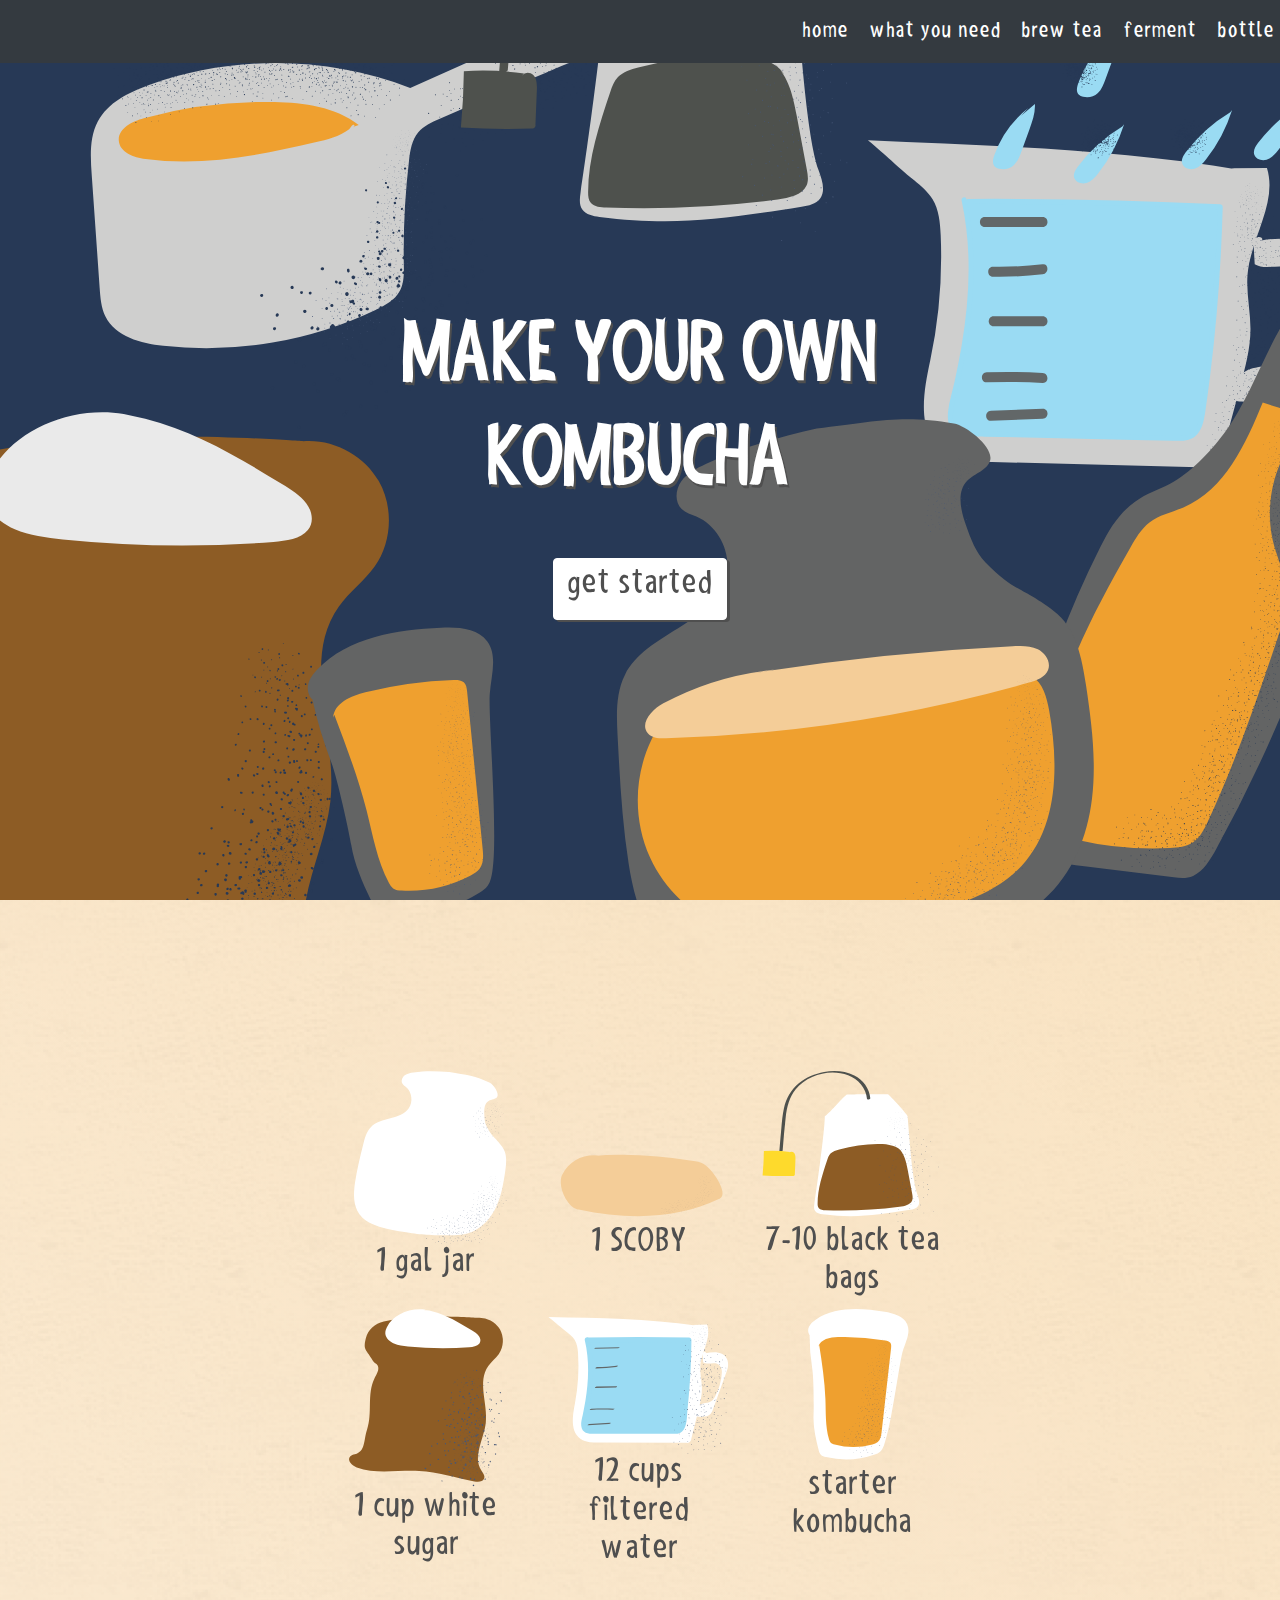
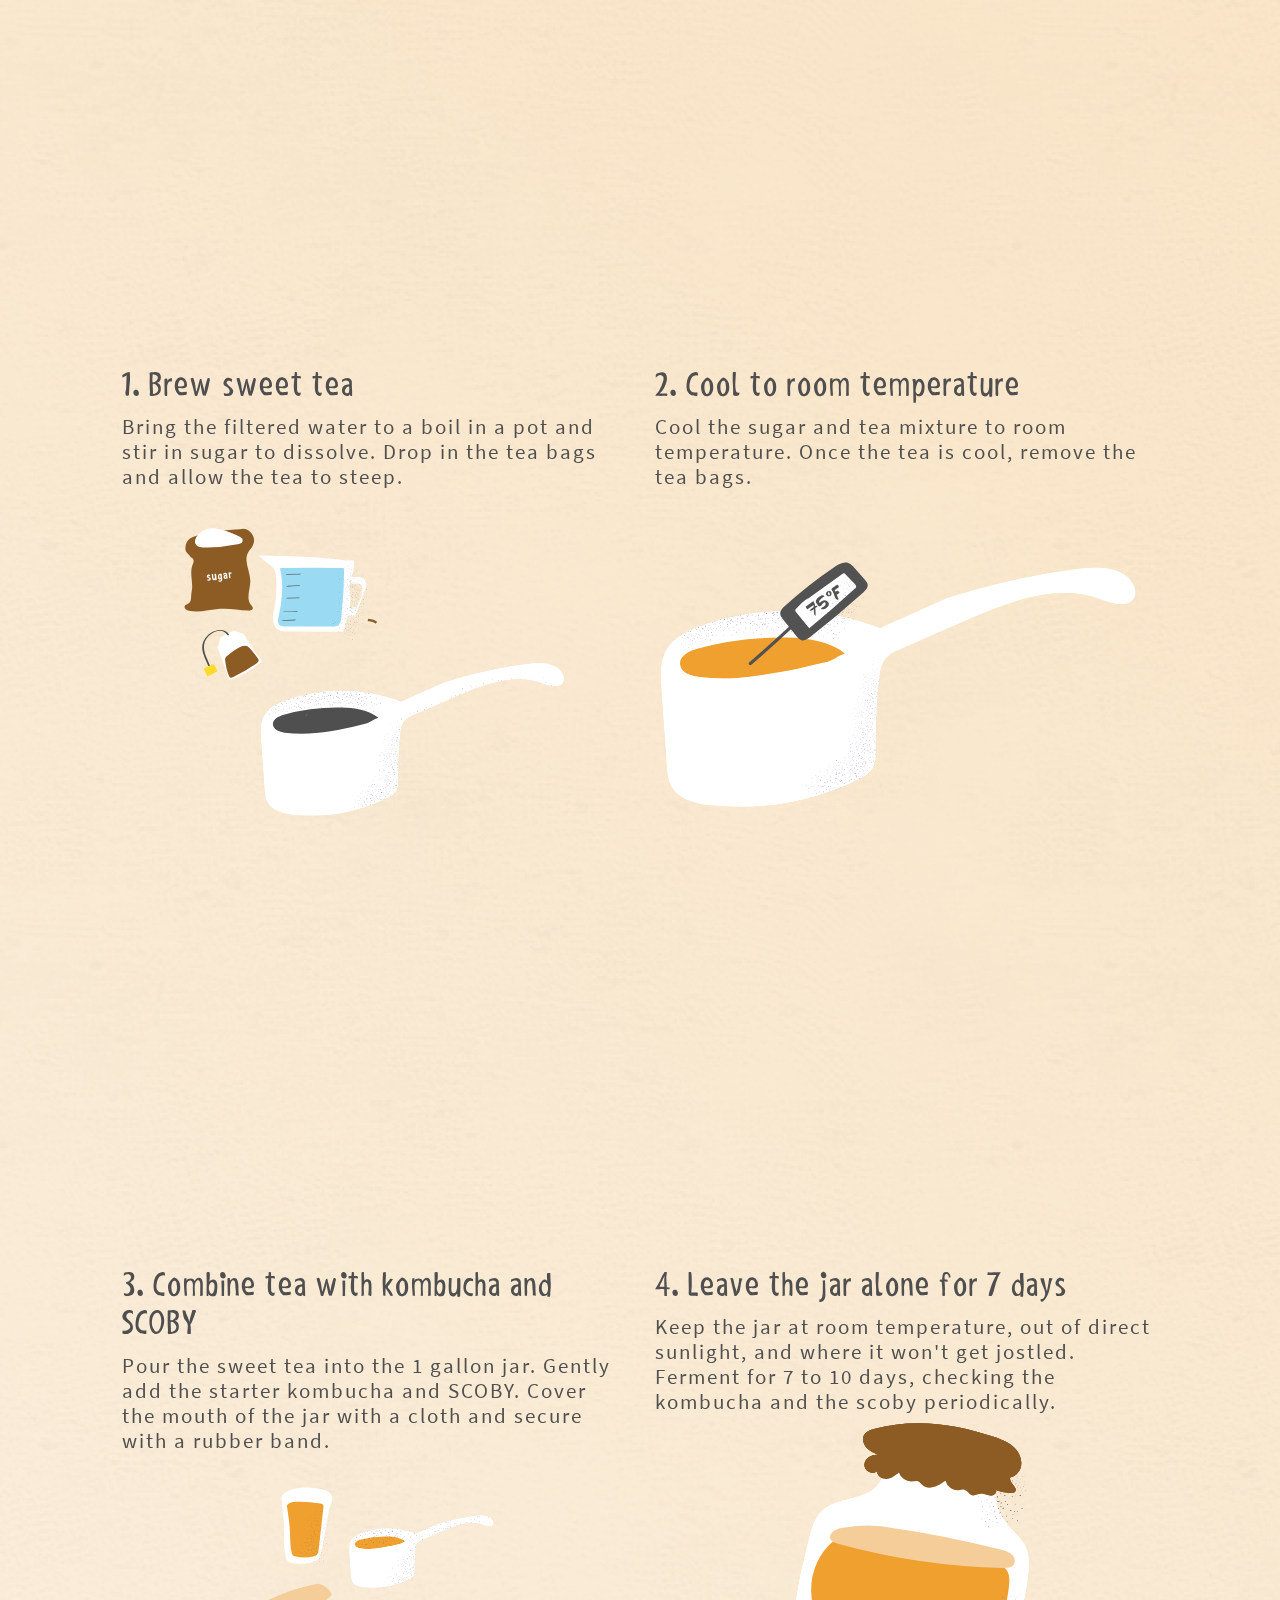
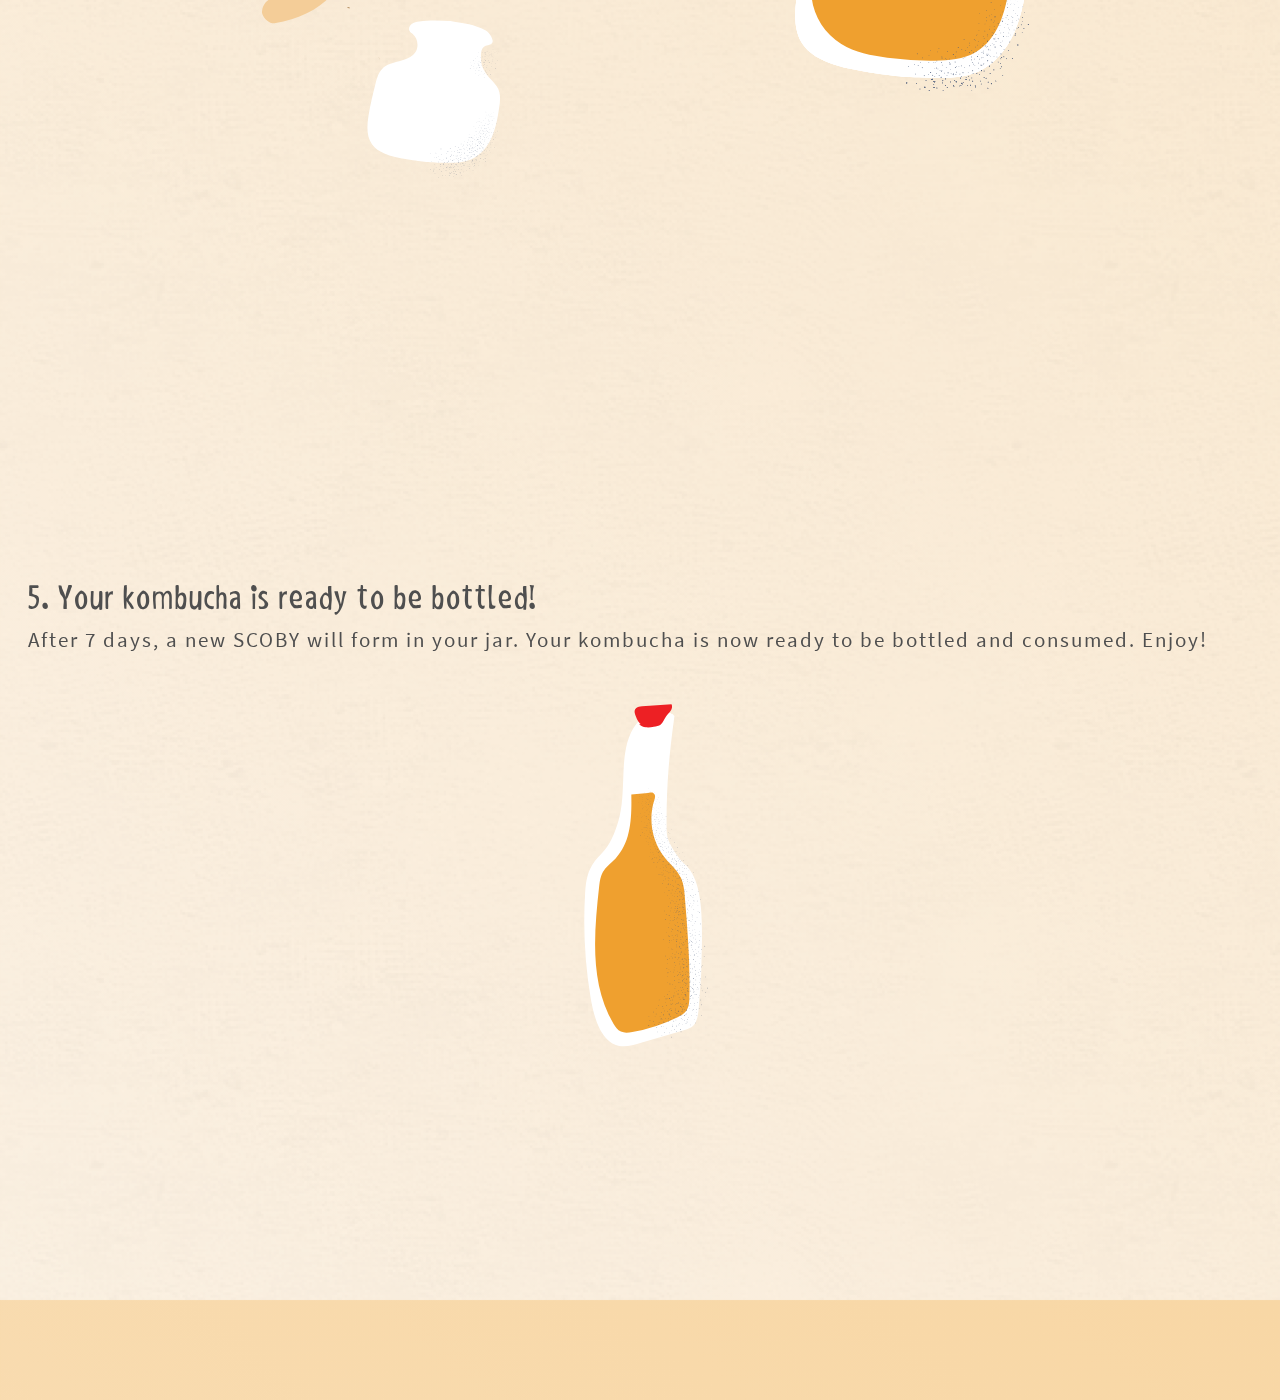
==== index2.html @ 739416bb "reformatted different steps in new index.html" ====
<!doctype html>
<html lang="en">
    <head>
        <!-- Required meta tags -->
        <meta charset="utf-8">
        <meta name="viewport" content="width=device-width, initial-scale=1, shrink-to-fit=no">

        <!-- Fonts -->
        <link href='https://fonts.googleapis.com/css?family=Gaegu' rel='stylesheet'>
        <link href='https://fonts.googleapis.com/css?family=Rock Salt' rel='stylesheet'>

        <!-- Bootstrap CSS -->
        <link rel="stylesheet" href="https://maxcdn.bootstrapcdn.com/bootstrap/4.0.0/css/bootstrap.min.css" integrity="sha384-Gn5384xqQ1aoWXA+058RXPxPg6fy4IWvTNh0E263XmFcJlSAwiGgFAW/dAiS6JXm" crossorigin="anonymous">
        
        <!-- Custom CSS -->
        <link rel="stylesheet" type="text/css" href="./style.css">
        <link rel="stylesheet" href="plugins/aos/aos.css">
        
        <script src="https://ajax.googleapis.com/ajax/libs/jquery/3.3.1/jquery.min.js"></script>

        <title>Kombucha</title>
    </head>

    <body> 
   
        <!--nav bar-->
        <nav class="navbar navbar-expand-md fixed-top bg-dark navbar-collapse">
            <button class="navbar-toggler navbar-dark" data-toggle="collapse" data-target="#collapse-target">
                <span class="navbar-toggler-icon"></span>
            </button>
            <div class="collapse navbar-collapse justify-content-end" id="collapse-target">
                <ul class="navbar-nav">
                    <li class="nav-item">
                        <a class="nav-link" href=#home>home</a>
                    </li>
                    <li class="nav-item">
                        <a class="nav-link" href=#what-you-need>what you need</a>
                    </li>
                    <li class="nav-item">
                        <a class="nav-link" href=#brew>brew tea</a>
                    </li>
                    <li class="nav-item">
                        <a class="nav-link" href=#ferment>ferment</a>
                    </li>
                    <li class="nav-item">
                        <a class="nav-link" href=#bottle>bottle</a>
                    </li>
                </ul>
            </div>
        </nav>


        <section id="home">
            <div class="container-fluid">

                <!--title-->
                <header class="flexed-content-center">
                    <h1>MAKE YOUR OWN</h1>
                    <h1>KOMBUCHA</h1>
                    <div class="start-button" data-aos="fade-up" data-aos-duration="1500">
                        <a class="btn btn-primary btn-xl" href=#what-you-need><h2>get started</h2></a>
                    </div>
                </header> 
                
                <!--scroll button-->
                <div class="row justify-content-center start-button" data-aos="fade-up" data-aos-duration="1500">
                        
                </div>

            </div>   

        </section>

        <section id="what-you-need">
            <div class="container-fluid">
                
                    <!--title-->
                    <div class="title" data-aos="fade-right" data-aos-duration="1000">
                        <h1>what you need</h1>
                    </div>    

                    <!--items-->
                    <div class="justify-content-center row">
                        <div class="col-3 col-md-2 col-lg-2">
                            <div class="ingred"><img src="assets/kombucha-06.svg" alt="glass jar"><h2 class="text-center" >1 gal jar</h2></div>
                        </div>
                        <div class="col-3 col-md-2 col-lg-2">
                            <div class="ingred"><img src="assets/kombucha-10.svg" alt="scoby"><h2 class="text-center">1 SCOBY</h2></div>
                        </div>
                        <div class="col-3 col-md-2 col-lg-2">
                            <div class="ingred"><img src="assets/kombucha-07.svg" alt="black tea bags"><h2 class="text-center">7-10 black tea bags</h2></div>
                        </div>

                    </div>
                    <div class="justify-content-center row">
                        <div class="col-3 col-md-2 col-lg-2">
                            <div class="ingred"><img src="assets/kombucha-09.svg" alt="bag of white sugar"><h2 class="text-center">1 cup white sugar</h2></div>
                        </div>
                        <div class="col-3 col-md-2 col-lg-2">
                            <div class="ingred"><img src="assets/kombucha-08.svg" alt="water cup"><h2 class="text-center">12 cups filtered water</h2></div>
                        </div>
                        <div class="col-3 col-md-2 col-lg-2">
                            <div class="ingred"><img src="assets/kombucha-18.svg" alt="glass of kombucha"><h2 class="text-center">starter kombucha</h2></div>
                        </div>
                    </div>

                    <!--scroll down-->
                    <div class="flex-row scroll-down">
                        <a class="col-sm-2 col-md-1 col-lg-1 col-2" href=#brew data-aos="fade-up" data-aos="fade-up" data-aos-anchor-placement="center-bottom" data-aos-duration="1000"><img src="assets/kombucha-20.svg"></a>
                    </div>
                    
                </div>
        </section>

        <section id="brew">
            <div class=container-fluid>
                <!--title-->
                <div class="row justify-content-center title" data-aos="fade-right" data-aos-duration="1000">
                    <h1>brew your tea</h1>
                </div>
                
                <!--contents-->
                <div class="row">
                    <div class="col-sm-0 col-lg-1 col-md-1 col-0"></div>
                    <div class="col-sm-11 col-lg-5 col-md-5 col-11">
                        <h2>1. Brew sweet tea</h2>
                        <h3>Bring the filtered water to a boil in a pot and stir in sugar to dissolve. Drop in the tea bags and allow the tea to steep.</h3> 
                        <div class="row justify-content-center">
                            <div class="col-lg-10 col-md-10 col-sm-6 col-10 ">
                                <img class="justify-content-center" src="assets/kombucha-32_animated.svg">
                            </div>
                        </div>
<!--
                            <div class="row justify-content-center">
                                <img class="col-3 tea" src="assets/kombucha-07.svg">  
                                <img class="col-3 water" src="assets/kombucha-08.svg"> 
                                <img class="col-3 sugar" src="assets/kombucha-15.svg">
                            </div>
                        
                            <div class="row justify-content-center">
                                <img class="col-12" class="empty-pot" src="assets/kombucha-17.svg">
                            </div>
-->
                    </div>

                    <div class="col-sm-11 col-lg-5 col-md-5 col-11">
                        <h2>2. Cool to room temperature</h2>
                        <h3>Cool the sugar and tea mixture to room temperature. Once the tea is cool, remove the tea bags.</h3>
                        <div class="row justify-content-center">
                            <div class="col-lg-12 col-md-10 col-sm-7 col-10">
                                <img class="justify-content-center" src="assets/kombucha-31_animated.svg">
                            </div>
                        </div>
                    </div>
                    <div class="col-sm-0 col-lg-1 col-md-1 col-0"></div>
                </div>
                
                <div class="scroll-down flex-row" data-aos="zoom-in-up" data-aos-duration="1000">
                    <a class="col-sm-2 col-md-1 col-lg-1 col-2" href=#ferment><img src="assets/kombucha-20.svg"></a>
                </div>
                  
            </div>
        </section>

        <section id="ferment">
            <div class=container-fluid>

                    <!--title-->
                    <div class="row justify-content-center title" data-aos="fade-right" data-aos-duration="1000">
                        <h1>time to ferment</h1>
                    </div>

                    <!--contents-->
                    <div class="row">
                        <div class="col-sm-0 col-lg-1 col-md-1 col-0"></div>
                            <div class="col-sm-11 col-lg-5 col-md-5 col-11">
                                <h2>3. Combine tea with kombucha and SCOBY</h2>
                                <h3>Pour the sweet tea into the 1 gallon jar. Gently add the starter kombucha and SCOBY. Cover the mouth of the jar with a cloth and secure with a rubber band. </h3>

                                    <div class="row justify-content-center">
                                        <div class="col-lg-7 col-md-8 col-sm-4 col-5">
                                            <img src="assets/kombucha-33_animated.svg">
                                        </div>
                                    </div>
<!--
                                    <div class="row justify-content-center">
                                        <img class="col-3 col-md-3 col-lg-3 starter" src="assets/kombucha-18.svg">  
                                        <img class="col-3 col-md-3 col-lg-3 scoby" src="assets/kombucha-10.svg"> 
                                        <img class="col-5 col-md-4 col-lg-4 full-pot" src="assets/kombucha-12.svg">
                                    </div>

                                <div class="row justify-content-center">
                                    <div class="col-4 col-md-4 col-lg-4">
                                        <img class="jar" src="assets/kombucha-06.svg">
                                    </div>
                                </div>
-->

                            </div>
                        

                    <div class="col-sm-11 col-lg-5 col-md-5 col-11">
                            <h2>4. Leave the jar alone for 7 days</h2>
                            <h3>Keep the jar at room temperature, out of direct sunlight, and where it won't get jostled. Ferment for 7 to 10 days, checking the kombucha and the scoby periodically.</h3>
                        <div class="row justify-content-center">
                            <div class="col-5 col-md-7 col-lg-7 col-sm-4">
                                <img class="covered-jar" src="assets/kombucha-34_animated.svg">
                            </div>
                        </div>
                        </div>
                    </div>
                
                <div class="scroll-down flex-row">
                    <a class="col-sm-2 col-md-1 col-lg-1 col-2" href=#bottle data-aos="fade-up" data-aos-anchor-placement="center-bottom" data-aos-duration="1000"><img src="assets/kombucha-20.svg"></a>
                </div>
 
            </div>
        </section>

        <section id="bottle">
            <div class=container-fluid>
                <!--title-->
                <div class="row justify-content-center title" data-aos="fade-right" data-aos-duration="1000">
                    <h1>bottle your kombucha</h1>
                </div>
                
                <!--contents-->
                <div class="step-container">
                    <h2>5. Your kombucha is ready to be bottled!</h2>
                    <h3>After 7 days, a new SCOBY will form in your jar. Your kombucha is now ready to be bottled and consumed. Enjoy!</h3>
                    <div class="row justify-content-center">
                        <div class="col-6 col-sm-3 col-md-3 col-lg-2">
                            <img class="bottle" src="assets/kombucha-30.svg">
                        </div>
                    </div>
                    
                </div>
                
                <div class="scroll-down flex-row justify-content-end fixed-bottom">
                    <a class="col-sm-2 col-md-1 col-lg-1 col-2" data-aos="fade-up" data-aos-anchor-placement="center-bottom" data-aos-duration="1000" href=#home><h2>back to top</h2><img src="assets/kombucha-24.svg"></a>
                </div>                
                
            </div>
        </section>

        <!-- jQuery first, then Popper.js, then Bootstrap JS -->
        <script src="https://cdnjs.cloudflare.com/ajax/libs/popper.js/1.12.9/umd/popper.min.js" integrity="sha384-ApNbgh9B+Y1QKtv3Rn7W3mgPxhU9K/ScQsAP7hUibX39j7fakFPskvXusvfa0b4Q" crossorigin="anonymous"></script>
        <script src="https://maxcdn.bootstrapcdn.com/bootstrap/4.0.0/js/bootstrap.min.js" integrity="sha384-JZR6Spejh4U02d8jOt6vLEHfe/JQGiRRSQQxSfFWpi1MquVdAyjUar5+76PVCmYl" crossorigin="anonymous"></script>
        <script src="plugins/aos/aos.js"></script>
        <script type="text/javascript" src="scrolling.js"></script>

        

    </body>
</html>
---- style.css ----
@font-face{
    font-family: "Shaky";
    src: url("assets/fonts/Shaky Hand Some Comic.otf") format("opentype");
}

@font-face{
    font-family: "Source Sans";
    src: url("assets/fonts/SourceSansPro-Regular.ttf") format("truetype");
}

@font-face{
    font-family: "Westfalia";
    src: url("assets/fonts/Westfalia-Regular.otf") format("opentype");
}

@font-face{
    font-family: "Odachi";
    src: url("assets/fonts/Odachi.otf") format("opentype");
}

html{
    scroll-behavior: smooth;
}

.brew-buttons{
    margin-top: 2%;
}

.title{
    margin-top: 2%;
}
body{
    font-family: "Shaky", sans-serif;
    letter-spacing: 2px;
    background: linear-gradient(40deg, antiquewhite, #f8d7a5);
}

h1{
    font-size: 5rem;
    text-align: center;
    font-family: "shaky", sans-serif;
    font-weight: 1000;
    text-shadow: 2px 3px #4f4f4f;
    color: white;
}

h2{
    color: #4f4f4f;
}

h3{
    font-family: "Source Sans";
    font-size: 1.3rem;
    color: #4f4f4f;
}
.fixed-bottom{
    text-align: center;
    vertical-align: bottom;
}

nav{
    font-size: 1.3em;

}

.nav-link, .nav-item{
    padding-right: 1%;
    white-space: nowrap;
}


.btn-primary {
    background-color: white! important;
    border-color: white !important;
    box-shadow: 3px 2px #4f4f4f;
    color: #4f4f4f !important;
    padding: .425rem .825rem;
}

.btn-primary:hover, .btn-primary:focus, .btn-primary:active {
    background-color: #f9c075 !important;
    border-color: #f9c075!important;   
}

.bottle{
    margin-top: 20%;
}

a:link{
    color: white;
    text-decoration: none;
    }

a:visited{
    color: white;
    text-decoration: none;   
    }

.nav-link:hover{
    vertical-align: middle;
    -webkit-transform: perspective(1px) translateZ(0);
    transform: perspective(1px) translateZ(0);
    box-shadow: 0 0 1px rgba(0, 0, 0, 0);
    -webkit-transition-duration: 0.3s;
    transition-duration: 0.3s;
    -webkit-transition-property: transform;
    transition-property: transform;
    -webkit-transform: scale(1.1);
    transform: scale(1.1);
}

.container-fluid{
    padding-top: 40px;
    height: 100vh;
    position: relative;
}

.continue-btn{
    position: absolute;
    bottom: 0;
    align-content: center;
    height: 8%;
    margin: 0;
}

.ingred:hover{
    vertical-align: middle;
    -webkit-transform: perspective(1px) translateZ(0);
    transform: perspective(1px) translateZ(0);
    box-shadow: 0 0 1px rgba(0, 0, 0, 0);
    -webkit-transition-duration: 0.3s;
    transition-duration: 0.3s;
    -webkit-transition-property: transform;
    transition-property: transform;
    -webkit-transform: scale(1.1);
    transform: scale(1.1);  
}

.fixed-bottom{
    position: absolute;
}


.start-button{
    position: relative;
    padding-top: 3%;
}

.scroll-up{
    color: #4f4f4f;
}


.closed-jar1{
    position: absolute;
}

/*

.tea, .sugar, .thermometer, .glass, .scoby, .cover, .time, .cover2{
    position: absolute;
    z-index: 2;
}
*/

.fixed-row-bottom { 
    position: sticky; 
    bottom: 0;
}

.bottle{
    position: absolute;
}

#home{
    background-image: url("assets/kombucha-05.svg");
    background-repeat:no-repeat;
    background-size:cover;
    background-position: center center;
    height: 100vh; 
    width: 100%;
}

#what-you-need, #brew, #ferment, #bottle{
    height: 100vh;
    background-image: url("assets/stuccotexture.png");
    background-size: contain; 
}


/* Extra small devices (portrait phones, less than 576px)*/
@media screen and (min-width: 0px) and (max-width: 575.98px) {
    h1{
        font-size: 3rem;  
    }
    h2{
        font-size: 1.3rem;
    }
    
    h3{
        font-size: 0.8rem;
    }
    header{
        // padding-top: 10%;
    }
    .title{
        padding-top: 3%;
    }
    .ingred{
        padding-top: 50%;
    }


    .brew-buttons{
        margin-top: 7%;
    }
    .pot, .tea, .sugar, .thermometer{
        padding-top: 30%;
    }
/*
    .jar{
        padding-top: 20%;
    }
*/
}

/* Small devices (landscape phones, 576px and up)*/
@media screen and (min-width: 576px) and (max-width: 767.98px) {
    h1{
        font-size: 4.7rem;  
    }
    h2{
        font-size: 1.7rem;  
    }
    
    h3{
        font-size: 1.2rem;
    }

    .title{
        padding-top: 1%;
    }

/*
    .ferment-images{
        margin-top: 20%;
    }
*/
}

/* Medium devices (tablets, 768px and up)*/
@media (min-width: 768px) and (max-width: 991.98px) {
    h1{
        font-size: 5.3rem;  
    }
    h2 {
        font-size: 1.8rem;
    }
    
    h3{
        font-size: 1.2rem;
    }

    .title{
        padding-top: 4%;
    }

    .brew-buttons{
        margin-top: 7%;
    }
    .brew-images{
        margin-top: 15%;
    }
/*
    .ferment-images{
        margin-top: 20%;
    }
*/
}

/* Large devices (desktops, 992px and up)*/
@media (min-width: 992px) and (max-width: 1199.98px) {
    h1{
        font-size: 6rem;  
    }
    h2{
        font-size: 2.2rem;
    }
    h3{
        font-size: 1.3rem;
    }

    .title{
        padding-top: 2%;
    }
    .brew-buttons{
        margin-top: 7%;
    }
    .brew-images{
        margin-top: 20%;
    }
/*
    .ferment-images{
        margin-top: 30%;
    }
*/
}

/* Extra large devices (large desktops, 1200px and up)*/
@media (min-width: 1200px) {
}


.flexed-content-center {
    display: flex;
    justify-content: center;
    align-items: center;
    flex-flow: column;
    height: calc(100vh - 48px);
}

.flex-row{
    display: flex;
    justify-content: space-around;
    flex-direction: row;
    
/*    height: calc(100vh - 48px);*/
}

.step-container{
    padding: 1%;
/*
    border-color: white;
    border-width: medium;
    border-style: solid;
    border-radius: 10px;
*/
}
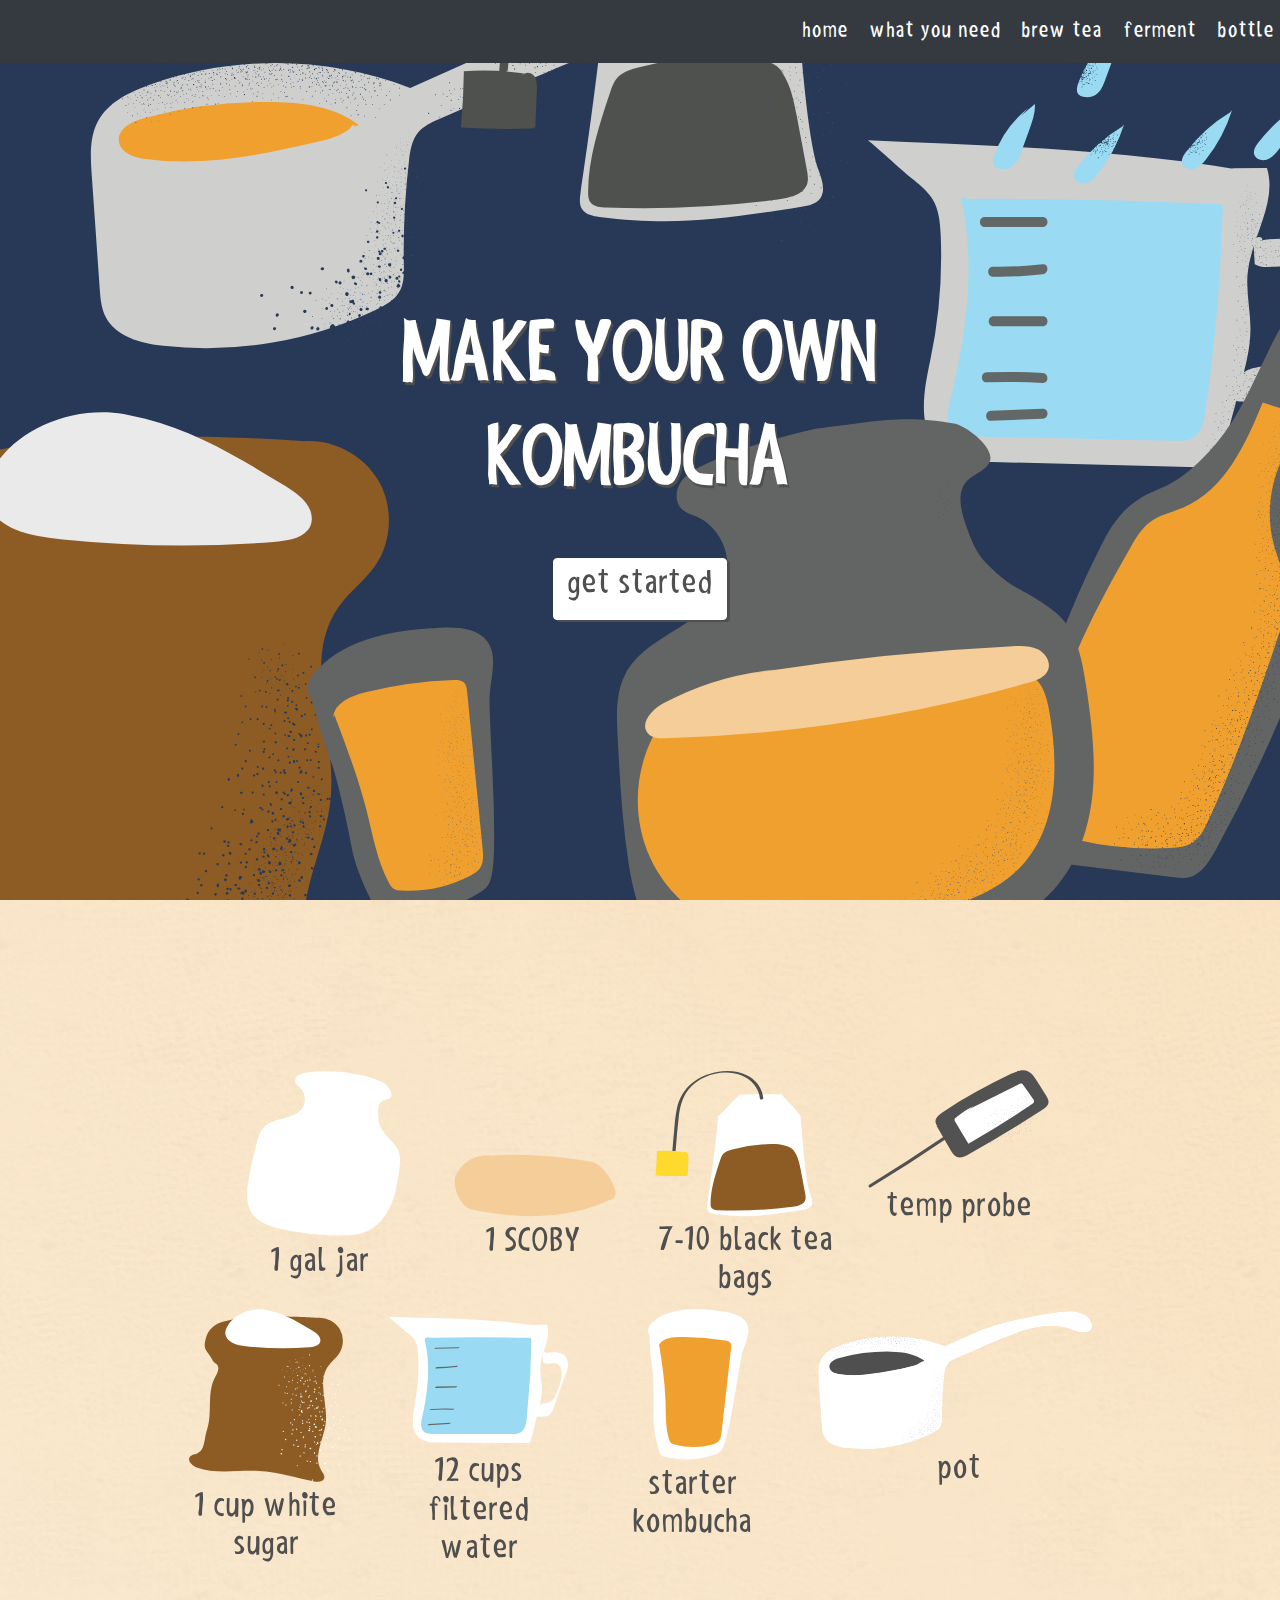
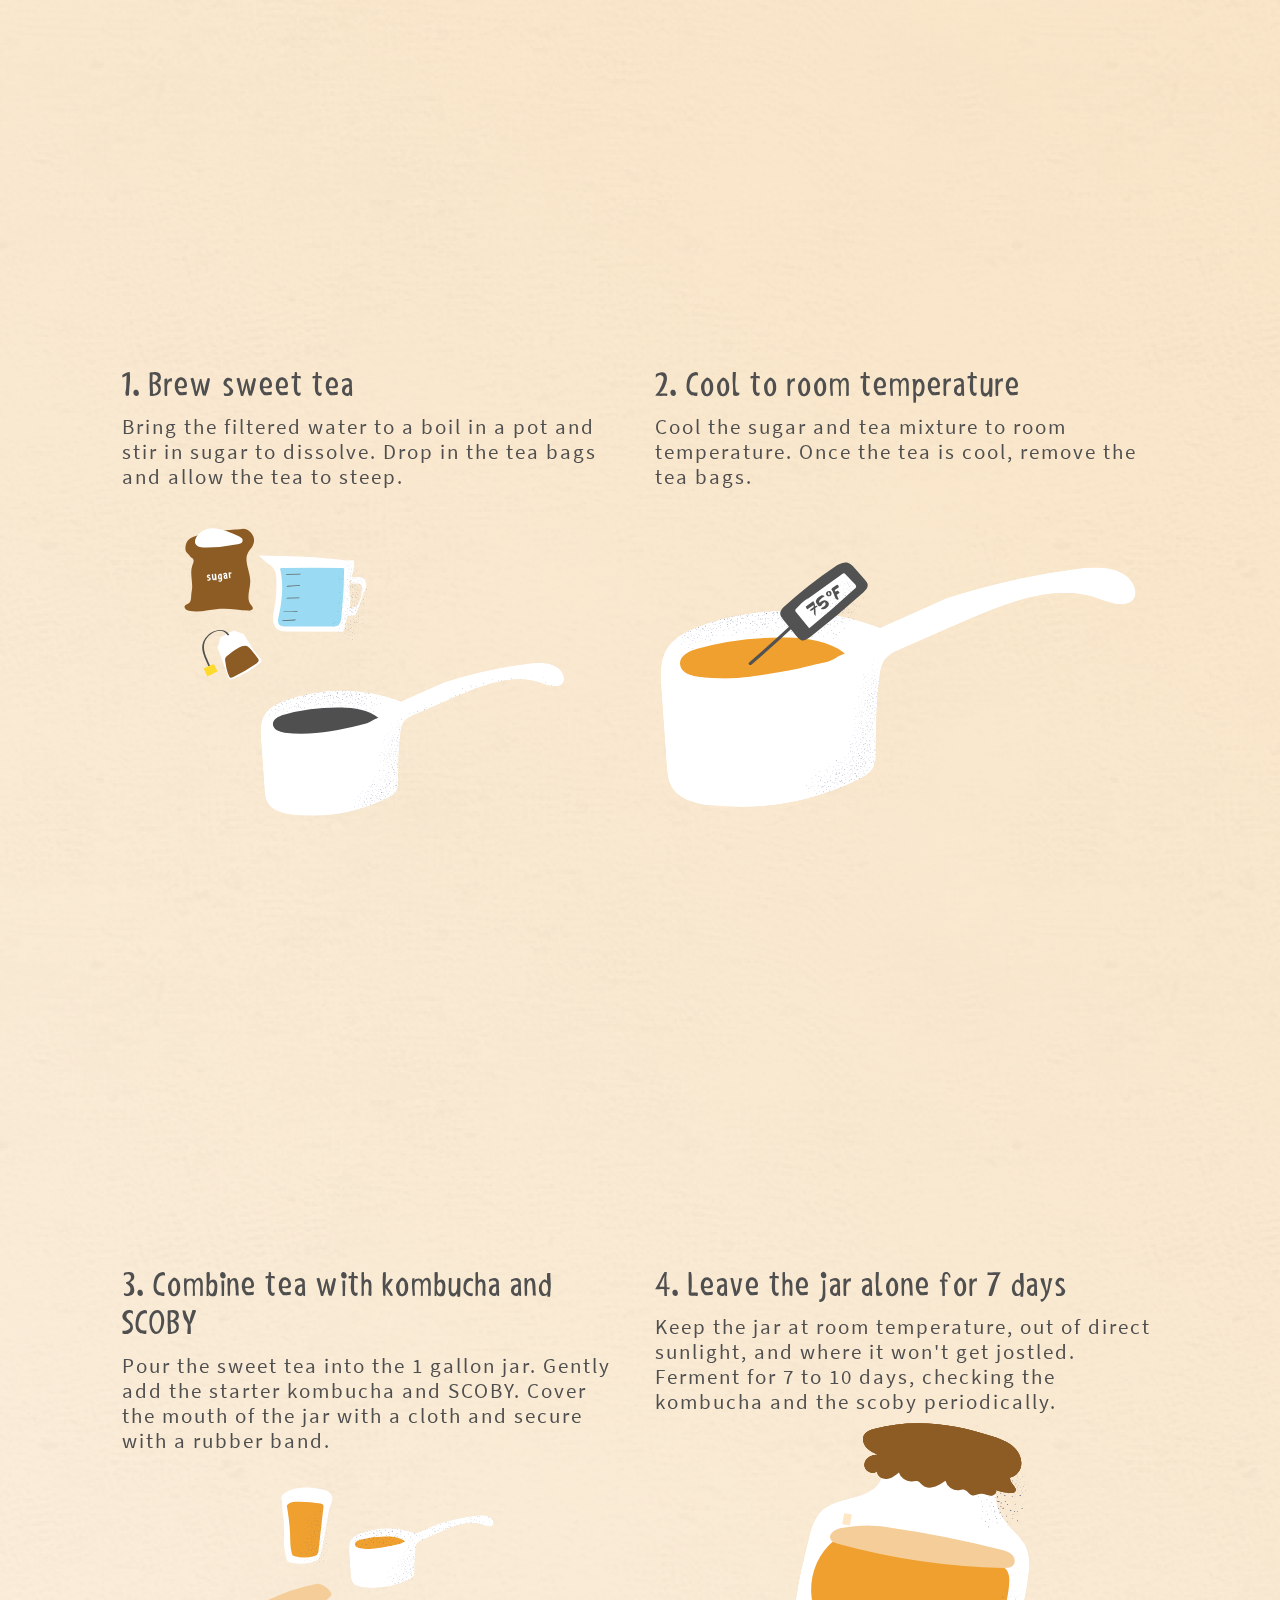
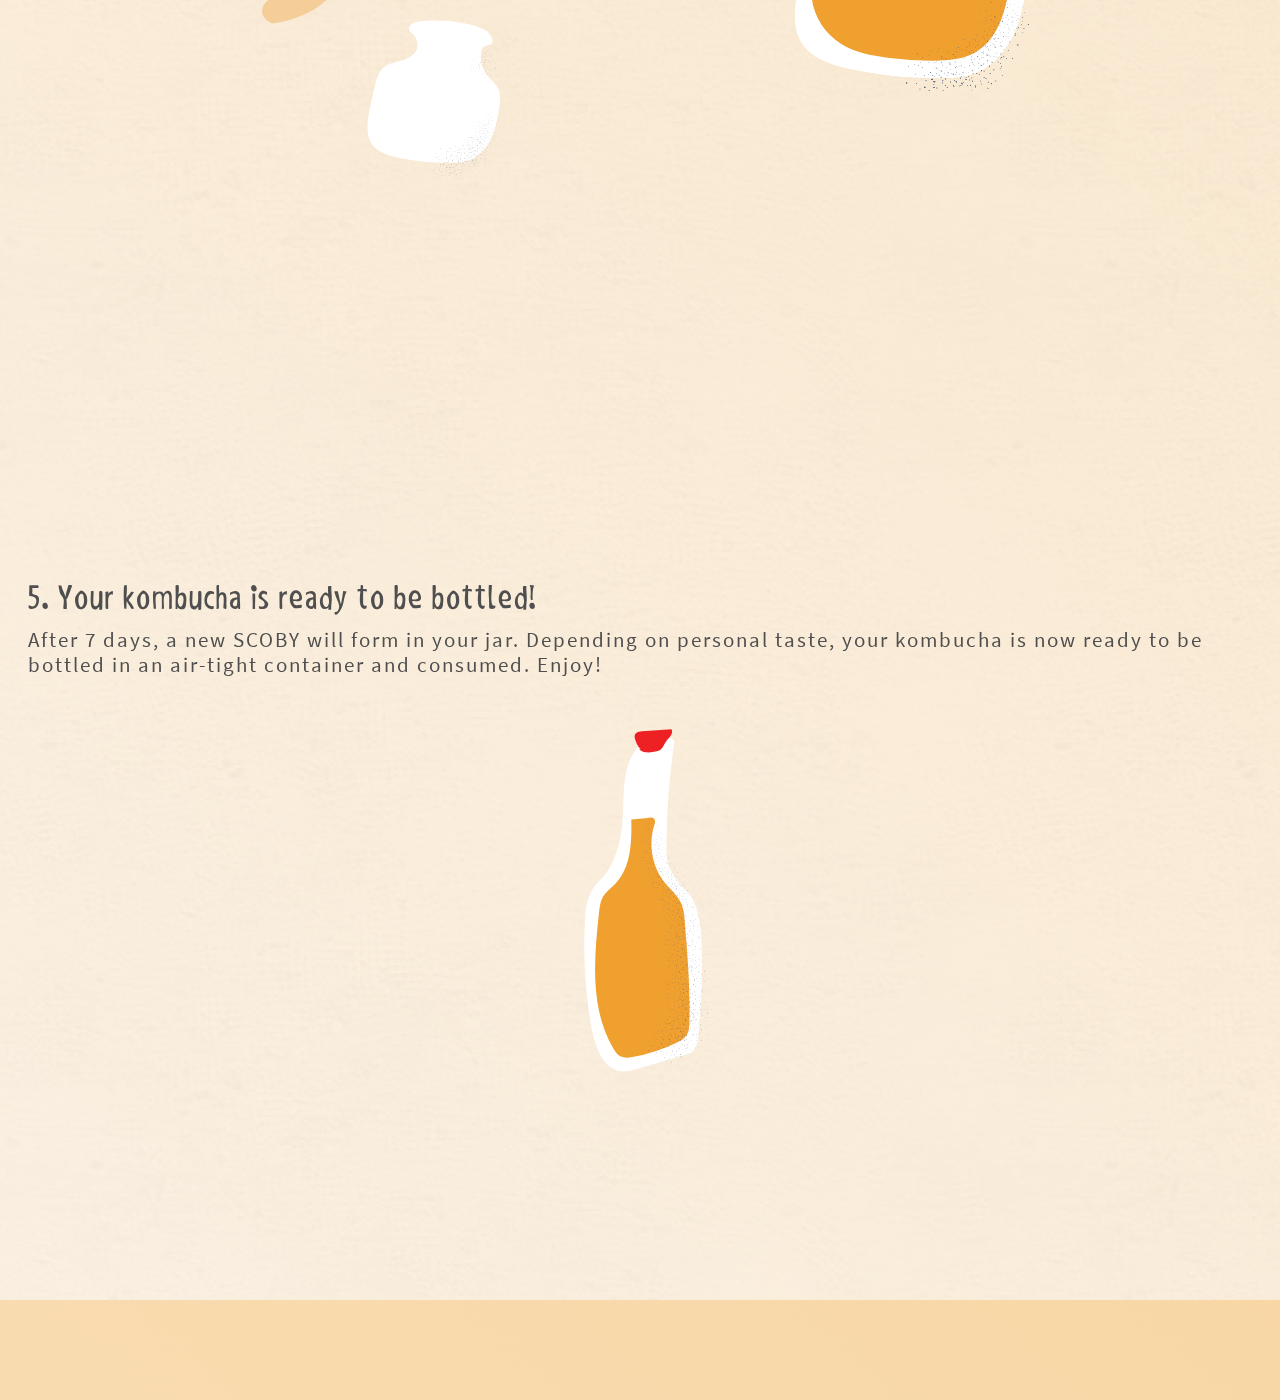
==== commit e7b304f5: "write up added, deleted bootstrap folder" ====
--- a/index2.html
+++ b/index2.html
@@ -90,6 +90,9 @@
                         <div class="col-3 col-md-2 col-lg-2">
                             <div class="ingred"><img src="assets/kombucha-07.svg" alt="black tea bags"><h2 class="text-center">7-10 black tea bags</h2></div>
                         </div>
+                        <div class="col-2 col-md-2 col-lg-2">
+                            <div class="ingred"><img src="assets/kombucha-16.svg" alt="temp probe"><h2 class="text-center">temp probe</h2></div>
+                        </div>
 
                     </div>
                     <div class="justify-content-center row">
@@ -97,10 +100,13 @@
                             <div class="ingred"><img src="assets/kombucha-09.svg" alt="bag of white sugar"><h2 class="text-center">1 cup white sugar</h2></div>
                         </div>
                         <div class="col-3 col-md-2 col-lg-2">
-                            <div class="ingred"><img src="assets/kombucha-08.svg" alt="water cup"><h2 class="text-center">12 cups filtered water</h2></div>
+                            <div class="ingred"><img src="assets/kombucha-19.svg" alt="water cup"><h2 class="text-center">12 cups filtered water</h2></div>
                         </div>
                         <div class="col-3 col-md-2 col-lg-2">
                             <div class="ingred"><img src="assets/kombucha-18.svg" alt="glass of kombucha"><h2 class="text-center">starter kombucha</h2></div>
+                        </div>
+                        <div class="col-3 col-md-3 col-lg-3">
+                            <div class="ingred"><img src="assets/kombucha-35.svg" alt="glass of kombucha"><h2 class="text-center">pot</h2></div>
                         </div>
                     </div>
 
@@ -126,7 +132,7 @@
                         <h2>1. Brew sweet tea</h2>
                         <h3>Bring the filtered water to a boil in a pot and stir in sugar to dissolve. Drop in the tea bags and allow the tea to steep.</h3> 
                         <div class="row justify-content-center">
-                            <div class="col-lg-10 col-md-10 col-sm-6 col-10 ">
+                            <div class="col-lg-10 col-md-10 col-sm-6 col-9 ">
                                 <img class="justify-content-center" src="assets/kombucha-32_animated.svg">
                             </div>
                         </div>
@@ -143,11 +149,11 @@
 -->
                     </div>
 
-                    <div class="col-sm-11 col-lg-5 col-md-5 col-11">
+                    <div class="col-sm-10 col-lg-5 col-md-5 col-11">
                         <h2>2. Cool to room temperature</h2>
                         <h3>Cool the sugar and tea mixture to room temperature. Once the tea is cool, remove the tea bags.</h3>
                         <div class="row justify-content-center">
-                            <div class="col-lg-12 col-md-10 col-sm-7 col-10">
+                            <div class="col-lg-12 col-md-10 col-sm-7 col-9">
                                 <img class="justify-content-center" src="assets/kombucha-31_animated.svg">
                             </div>
                         </div>
@@ -203,7 +209,7 @@
                             <h2>4. Leave the jar alone for 7 days</h2>
                             <h3>Keep the jar at room temperature, out of direct sunlight, and where it won't get jostled. Ferment for 7 to 10 days, checking the kombucha and the scoby periodically.</h3>
                         <div class="row justify-content-center">
-                            <div class="col-5 col-md-7 col-lg-7 col-sm-4">
+                            <div class="col-6 col-md-7 col-lg-7 col-sm-4">
                                 <img class="covered-jar" src="assets/kombucha-34_animated.svg">
                             </div>
                         </div>
@@ -227,7 +233,7 @@
                 <!--contents-->
                 <div class="step-container">
                     <h2>5. Your kombucha is ready to be bottled!</h2>
-                    <h3>After 7 days, a new SCOBY will form in your jar. Your kombucha is now ready to be bottled and consumed. Enjoy!</h3>
+                    <h3>After 7 days, a new SCOBY will form in your jar. Depending on personal taste, your kombucha is now ready to be bottled in an air-tight container and consumed. Enjoy!</h3>
                     <div class="row justify-content-center">
                         <div class="col-6 col-sm-3 col-md-3 col-lg-2">
                             <img class="bottle" src="assets/kombucha-30.svg">
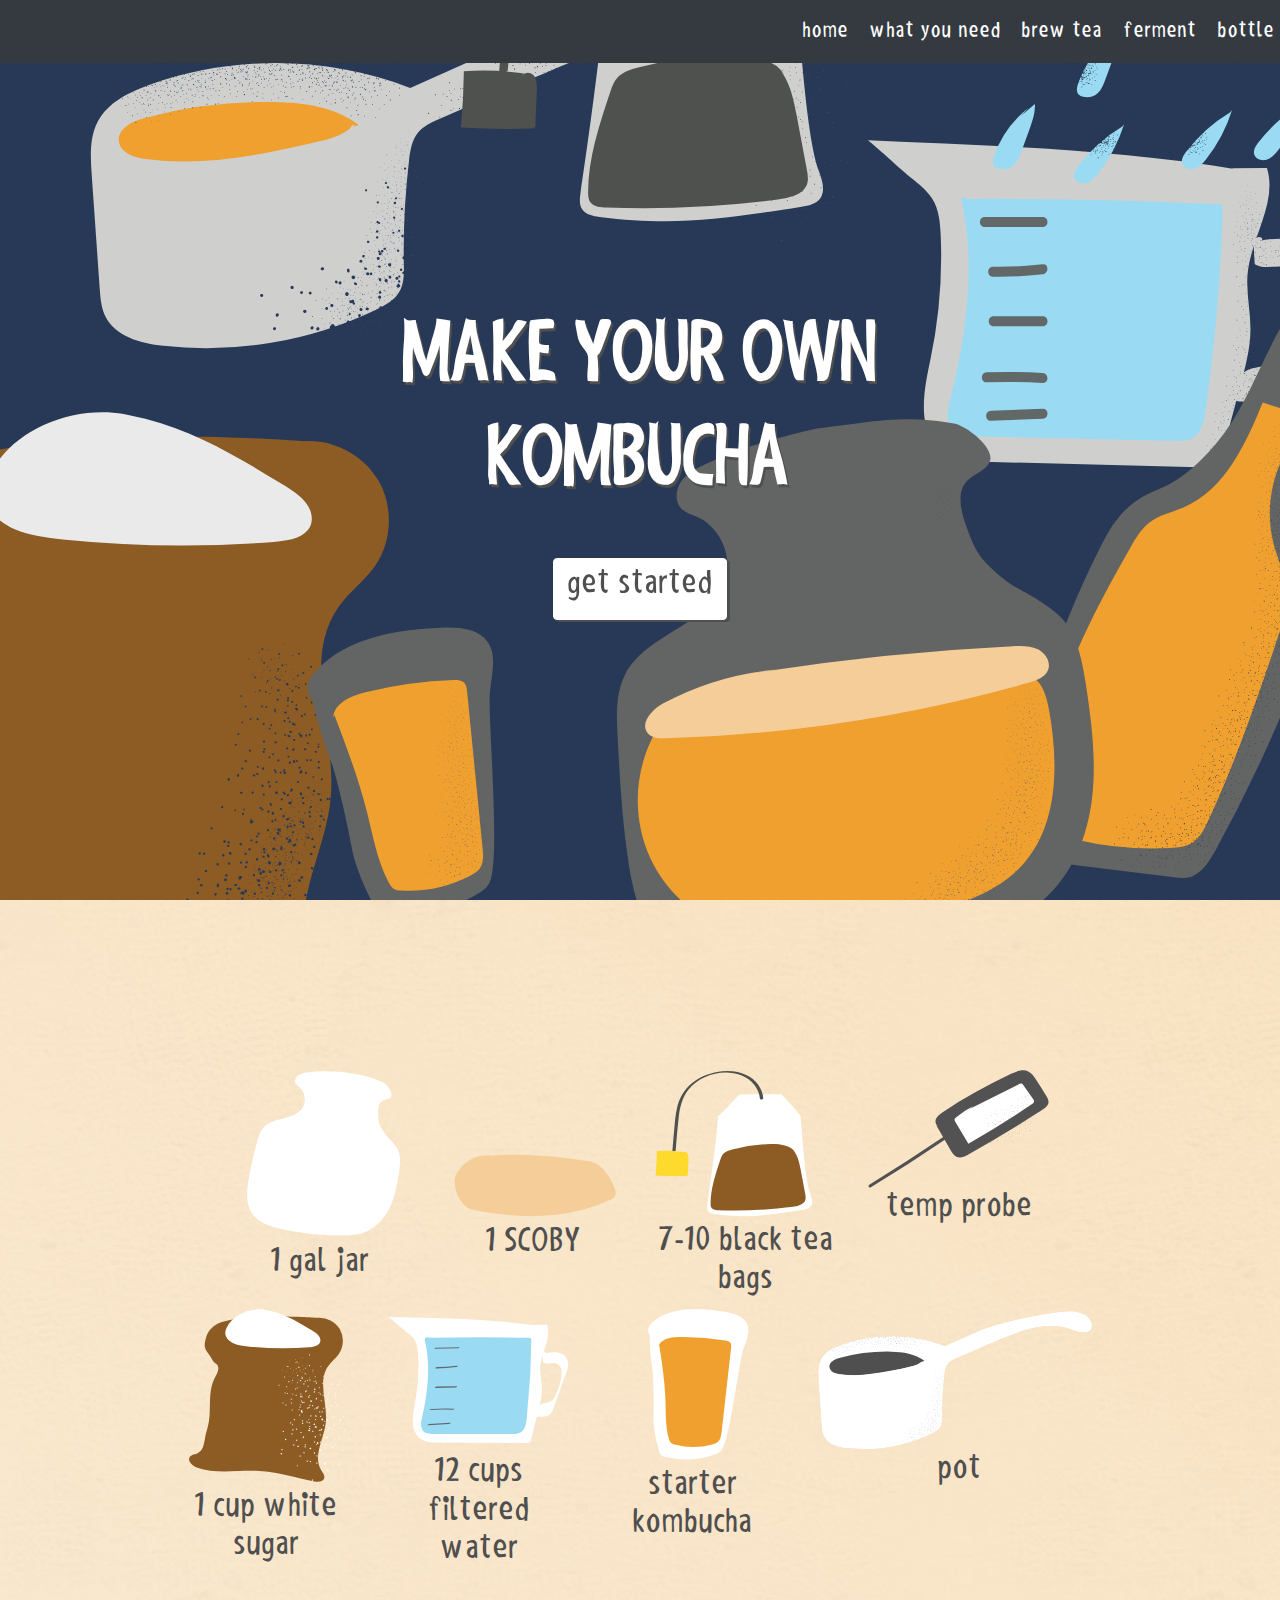
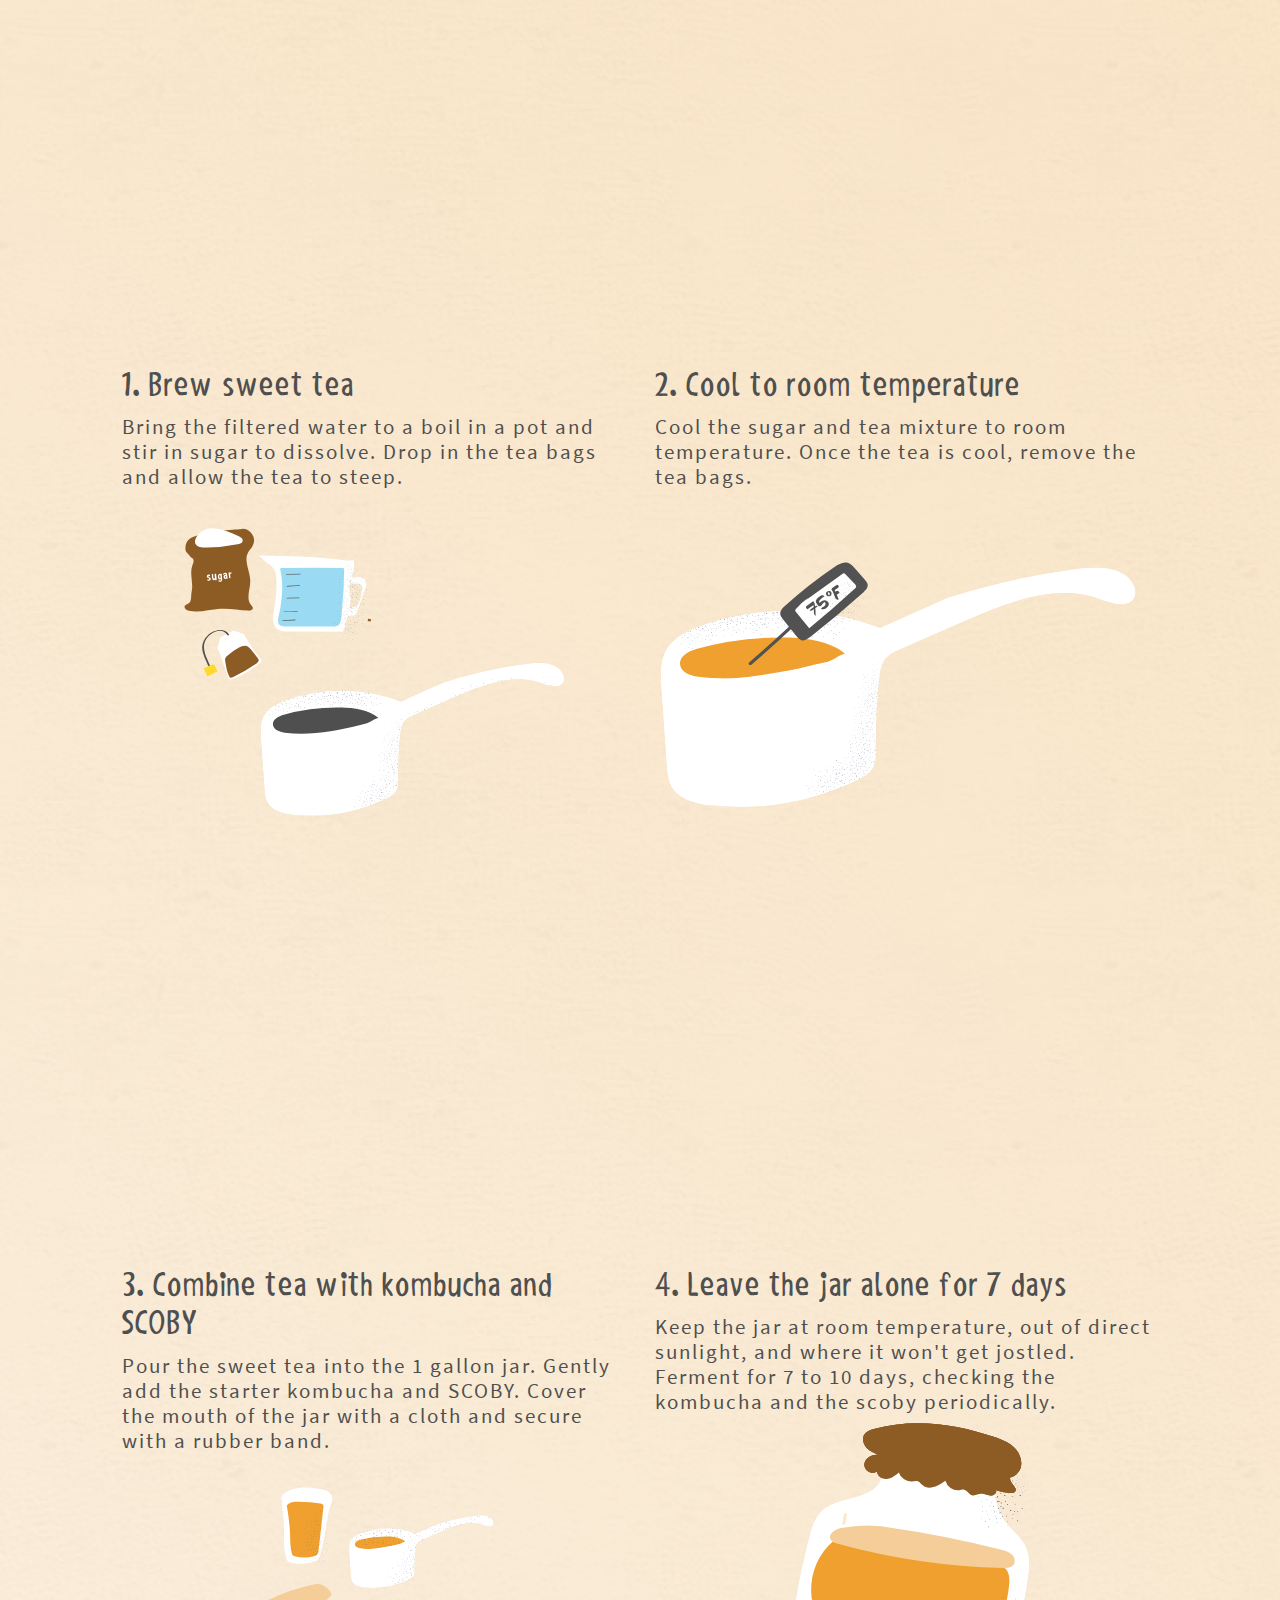
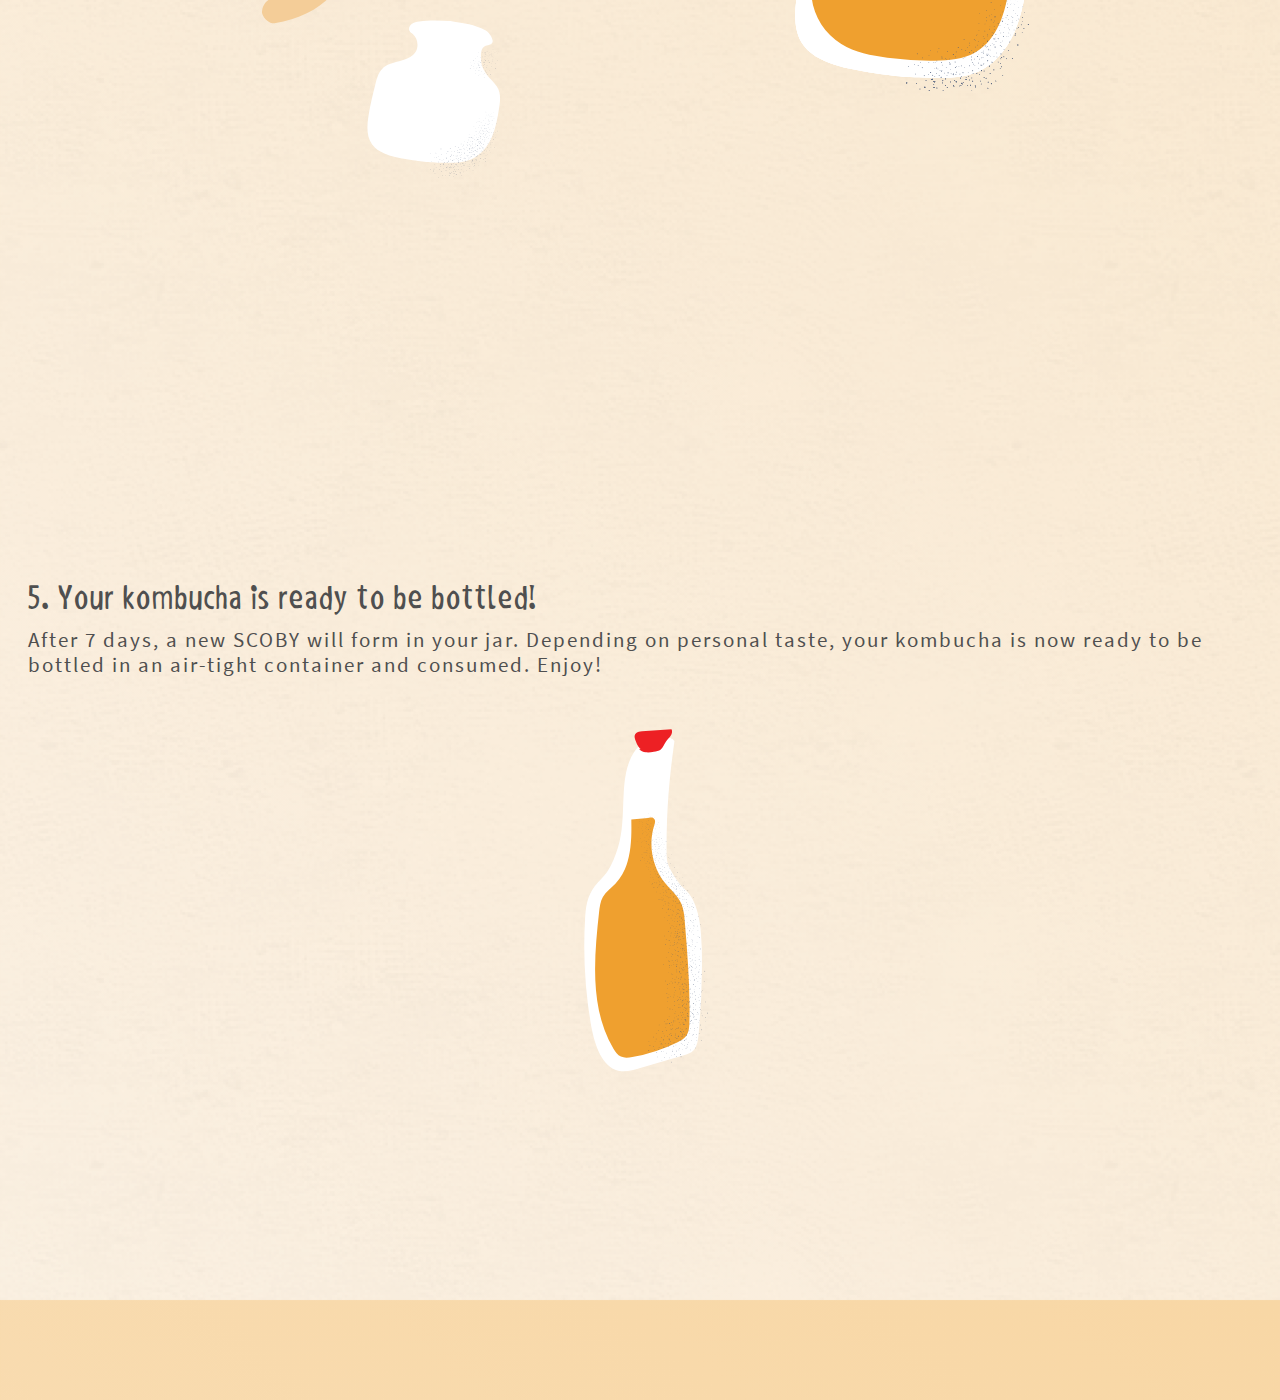
==== commit b1db96e0: "modified code formatting" ====
--- a/index2.html
+++ b/index2.html
@@ -1,7 +1,7 @@
 <!doctype html>
 <html lang="en">
     <head>
-        <!-- Required meta tags -->
+        <!-- Meta tags -->
         <meta charset="utf-8">
         <meta name="viewport" content="width=device-width, initial-scale=1, shrink-to-fit=no">
 
@@ -18,7 +18,7 @@
         
         <script src="https://ajax.googleapis.com/ajax/libs/jquery/3.3.1/jquery.min.js"></script>
 
-        <title>Kombucha</title>
+        <title>Make Kombucha</title>
     </head>
 
     <body> 
@@ -50,6 +50,7 @@
         </nav>
 
 
+        <!--home-->
         <section id="home">
             <div class="container-fluid">
 
@@ -57,20 +58,15 @@
                 <header class="flexed-content-center">
                     <h1>MAKE YOUR OWN</h1>
                     <h1>KOMBUCHA</h1>
+                    <!--scroll button-->
                     <div class="start-button" data-aos="fade-up" data-aos-duration="1500">
                         <a class="btn btn-primary btn-xl" href=#what-you-need><h2>get started</h2></a>
                     </div>
                 </header> 
-                
-                <!--scroll button-->
-                <div class="row justify-content-center start-button" data-aos="fade-up" data-aos-duration="1500">
-                        
-                </div>
-
             </div>   
-
-        </section>
-
+        </section>
+        
+        <!--what you need-->
         <section id="what-you-need">
             <div class="container-fluid">
                 
@@ -112,12 +108,13 @@
 
                     <!--scroll down-->
                     <div class="flex-row scroll-down">
-                        <a class="col-sm-2 col-md-1 col-lg-1 col-2" href=#brew data-aos="fade-up" data-aos="fade-up" data-aos-anchor-placement="center-bottom" data-aos-duration="1000"><img src="assets/kombucha-20.svg"></a>
+                        <a class="col-sm-2 col-md-1 col-lg-1 col-2" href=#brew data-aos="fade-up" data-aos="fade-up" data-aos-anchor-placement="center-bottom" data-aos-duration="1000"><img alt="scroll down button" src="assets/kombucha-20.svg"></a>
                     </div>
                     
                 </div>
         </section>
 
+        <!--brew tea-->
         <section id="brew">
             <div class=container-fluid>
                 <!--title-->
@@ -133,20 +130,9 @@
                         <h3>Bring the filtered water to a boil in a pot and stir in sugar to dissolve. Drop in the tea bags and allow the tea to steep.</h3> 
                         <div class="row justify-content-center">
                             <div class="col-lg-10 col-md-10 col-sm-6 col-9 ">
-                                <img class="justify-content-center" src="assets/kombucha-32_animated.svg">
-                            </div>
-                        </div>
-<!--
-                            <div class="row justify-content-center">
-                                <img class="col-3 tea" src="assets/kombucha-07.svg">  
-                                <img class="col-3 water" src="assets/kombucha-08.svg"> 
-                                <img class="col-3 sugar" src="assets/kombucha-15.svg">
-                            </div>
-                        
-                            <div class="row justify-content-center">
-                                <img class="col-12" class="empty-pot" src="assets/kombucha-17.svg">
-                            </div>
--->
+                                <img class="justify-content-center" alt="tea bags, sugar, and water being combined into a pot" src="assets/kombucha-32_animated.svg">
+                            </div>
+                        </div>
                     </div>
 
                     <div class="col-sm-10 col-lg-5 col-md-5 col-11">
@@ -154,20 +140,22 @@
                         <h3>Cool the sugar and tea mixture to room temperature. Once the tea is cool, remove the tea bags.</h3>
                         <div class="row justify-content-center">
                             <div class="col-lg-12 col-md-10 col-sm-7 col-9">
-                                <img class="justify-content-center" src="assets/kombucha-31_animated.svg">
+                                <img class="justify-content-center" alt="pot with a temperature probe" src="assets/kombucha-31_animated.svg">
                             </div>
                         </div>
                     </div>
                     <div class="col-sm-0 col-lg-1 col-md-1 col-0"></div>
                 </div>
                 
+                <!--scroll button-->
                 <div class="scroll-down flex-row" data-aos="zoom-in-up" data-aos-duration="1000">
-                    <a class="col-sm-2 col-md-1 col-lg-1 col-2" href=#ferment><img src="assets/kombucha-20.svg"></a>
+                    <a class="col-sm-2 col-md-1 col-lg-1 col-2" href=#ferment><img alt="scroll down button" src="assets/kombucha-20.svg"></a>
                 </div>
                   
             </div>
         </section>
 
+        <!--ferment-->
         <section id="ferment">
             <div class=container-fluid>
 
@@ -185,23 +173,9 @@
 
                                     <div class="row justify-content-center">
                                         <div class="col-lg-7 col-md-8 col-sm-4 col-5">
-                                            <img src="assets/kombucha-33_animated.svg">
+                                            <img alt="pot of tea, scoby, and starter kombucha being added to a jar" src="assets/kombucha-33_animated.svg">
                                         </div>
                                     </div>
-<!--
-                                    <div class="row justify-content-center">
-                                        <img class="col-3 col-md-3 col-lg-3 starter" src="assets/kombucha-18.svg">  
-                                        <img class="col-3 col-md-3 col-lg-3 scoby" src="assets/kombucha-10.svg"> 
-                                        <img class="col-5 col-md-4 col-lg-4 full-pot" src="assets/kombucha-12.svg">
-                                    </div>
-
-                                <div class="row justify-content-center">
-                                    <div class="col-4 col-md-4 col-lg-4">
-                                        <img class="jar" src="assets/kombucha-06.svg">
-                                    </div>
-                                </div>
--->
-
                             </div>
                         
 
@@ -210,19 +184,21 @@
                             <h3>Keep the jar at room temperature, out of direct sunlight, and where it won't get jostled. Ferment for 7 to 10 days, checking the kombucha and the scoby periodically.</h3>
                         <div class="row justify-content-center">
                             <div class="col-6 col-md-7 col-lg-7 col-sm-4">
-                                <img class="covered-jar" src="assets/kombucha-34_animated.svg">
-                            </div>
-                        </div>
-                        </div>
-                    </div>
-                
+                                <img class="covered-jar" alt="covered jar of kombucha and tea" src="assets/kombucha-34_animated.svg">
+                            </div>
+                        </div>
+                        </div>
+                    </div>
+                
+                <!--scroll button-->
                 <div class="scroll-down flex-row">
-                    <a class="col-sm-2 col-md-1 col-lg-1 col-2" href=#bottle data-aos="fade-up" data-aos-anchor-placement="center-bottom" data-aos-duration="1000"><img src="assets/kombucha-20.svg"></a>
+                    <a class="col-sm-2 col-md-1 col-lg-1 col-2" href=#bottle data-aos="fade-up" data-aos-anchor-placement="center-bottom" data-aos-duration="1000"><img alt="scroll down button" src="assets/kombucha-20.svg"></a>
                 </div>
  
             </div>
         </section>
 
+        <!--bottle-->
         <section id="bottle">
             <div class=container-fluid>
                 <!--title-->
@@ -236,26 +212,24 @@
                     <h3>After 7 days, a new SCOBY will form in your jar. Depending on personal taste, your kombucha is now ready to be bottled in an air-tight container and consumed. Enjoy!</h3>
                     <div class="row justify-content-center">
                         <div class="col-6 col-sm-3 col-md-3 col-lg-2">
-                            <img class="bottle" src="assets/kombucha-30.svg">
-                        </div>
-                    </div>
-                    
-                </div>
-                
+                            <img class="bottle" alt="bottle of kombucha" src="assets/kombucha-30.svg">
+                        </div>
+                    </div>
+                </div>
+                
+                <!--back to top button-->
                 <div class="scroll-down flex-row justify-content-end fixed-bottom">
-                    <a class="col-sm-2 col-md-1 col-lg-1 col-2" data-aos="fade-up" data-aos-anchor-placement="center-bottom" data-aos-duration="1000" href=#home><h2>back to top</h2><img src="assets/kombucha-24.svg"></a>
+                    <a class="col-sm-2 col-md-1 col-lg-1 col-2" data-aos="fade-up" data-aos-anchor-placement="center-bottom" data-aos-duration="1000" href=#home><h2>back to top</h2><img alt="back to top button" src="assets/kombucha-24.svg"></a>
                 </div>                
                 
             </div>
         </section>
 
-        <!-- jQuery first, then Popper.js, then Bootstrap JS -->
+        <!-- Javascript -->
         <script src="https://cdnjs.cloudflare.com/ajax/libs/popper.js/1.12.9/umd/popper.min.js" integrity="sha384-ApNbgh9B+Y1QKtv3Rn7W3mgPxhU9K/ScQsAP7hUibX39j7fakFPskvXusvfa0b4Q" crossorigin="anonymous"></script>
         <script src="https://maxcdn.bootstrapcdn.com/bootstrap/4.0.0/js/bootstrap.min.js" integrity="sha384-JZR6Spejh4U02d8jOt6vLEHfe/JQGiRRSQQxSfFWpi1MquVdAyjUar5+76PVCmYl" crossorigin="anonymous"></script>
         <script src="plugins/aos/aos.js"></script>
         <script type="text/javascript" src="scrolling.js"></script>
 
-        
-
     </body>
 </html>--- a/style.css
+++ b/style.css
@@ -60,7 +60,6 @@
 
 nav{
     font-size: 1.3em;
-
 }
 
 .nav-link, .nav-item{
@@ -155,13 +154,11 @@
     position: absolute;
 }
 
-/*
 
 .tea, .sugar, .thermometer, .glass, .scoby, .cover, .time, .cover2{
     position: absolute;
     z-index: 2;
 }
-*/
 
 .fixed-row-bottom { 
     position: sticky; 
@@ -209,19 +206,13 @@
     .ingred{
         padding-top: 50%;
     }
-
-
     .brew-buttons{
         margin-top: 7%;
     }
     .pot, .tea, .sugar, .thermometer{
         padding-top: 30%;
     }
-/*
-    .jar{
-        padding-top: 20%;
-    }
-*/
+
 }
 
 /* Small devices (landscape phones, 576px and up)*/
@@ -240,12 +231,6 @@
     .title{
         padding-top: 1%;
     }
-
-/*
-    .ferment-images{
-        margin-top: 20%;
-    }
-*/
 }
 
 /* Medium devices (tablets, 768px and up)*/
@@ -271,11 +256,7 @@
     .brew-images{
         margin-top: 15%;
     }
-/*
-    .ferment-images{
-        margin-top: 20%;
-    }
-*/
+
 }
 
 /* Large devices (desktops, 992px and up)*/
@@ -299,11 +280,7 @@
     .brew-images{
         margin-top: 20%;
     }
-/*
-    .ferment-images{
-        margin-top: 30%;
-    }
-*/
+
 }
 
 /* Extra large devices (large desktops, 1200px and up)*/
@@ -324,16 +301,10 @@
     justify-content: space-around;
     flex-direction: row;
     
-/*    height: calc(100vh - 48px);*/
 }
 
 .step-container{
     padding: 1%;
-/*
-    border-color: white;
-    border-width: medium;
-    border-style: solid;
-    border-radius: 10px;
-*/
-}
-
+
+}
+
